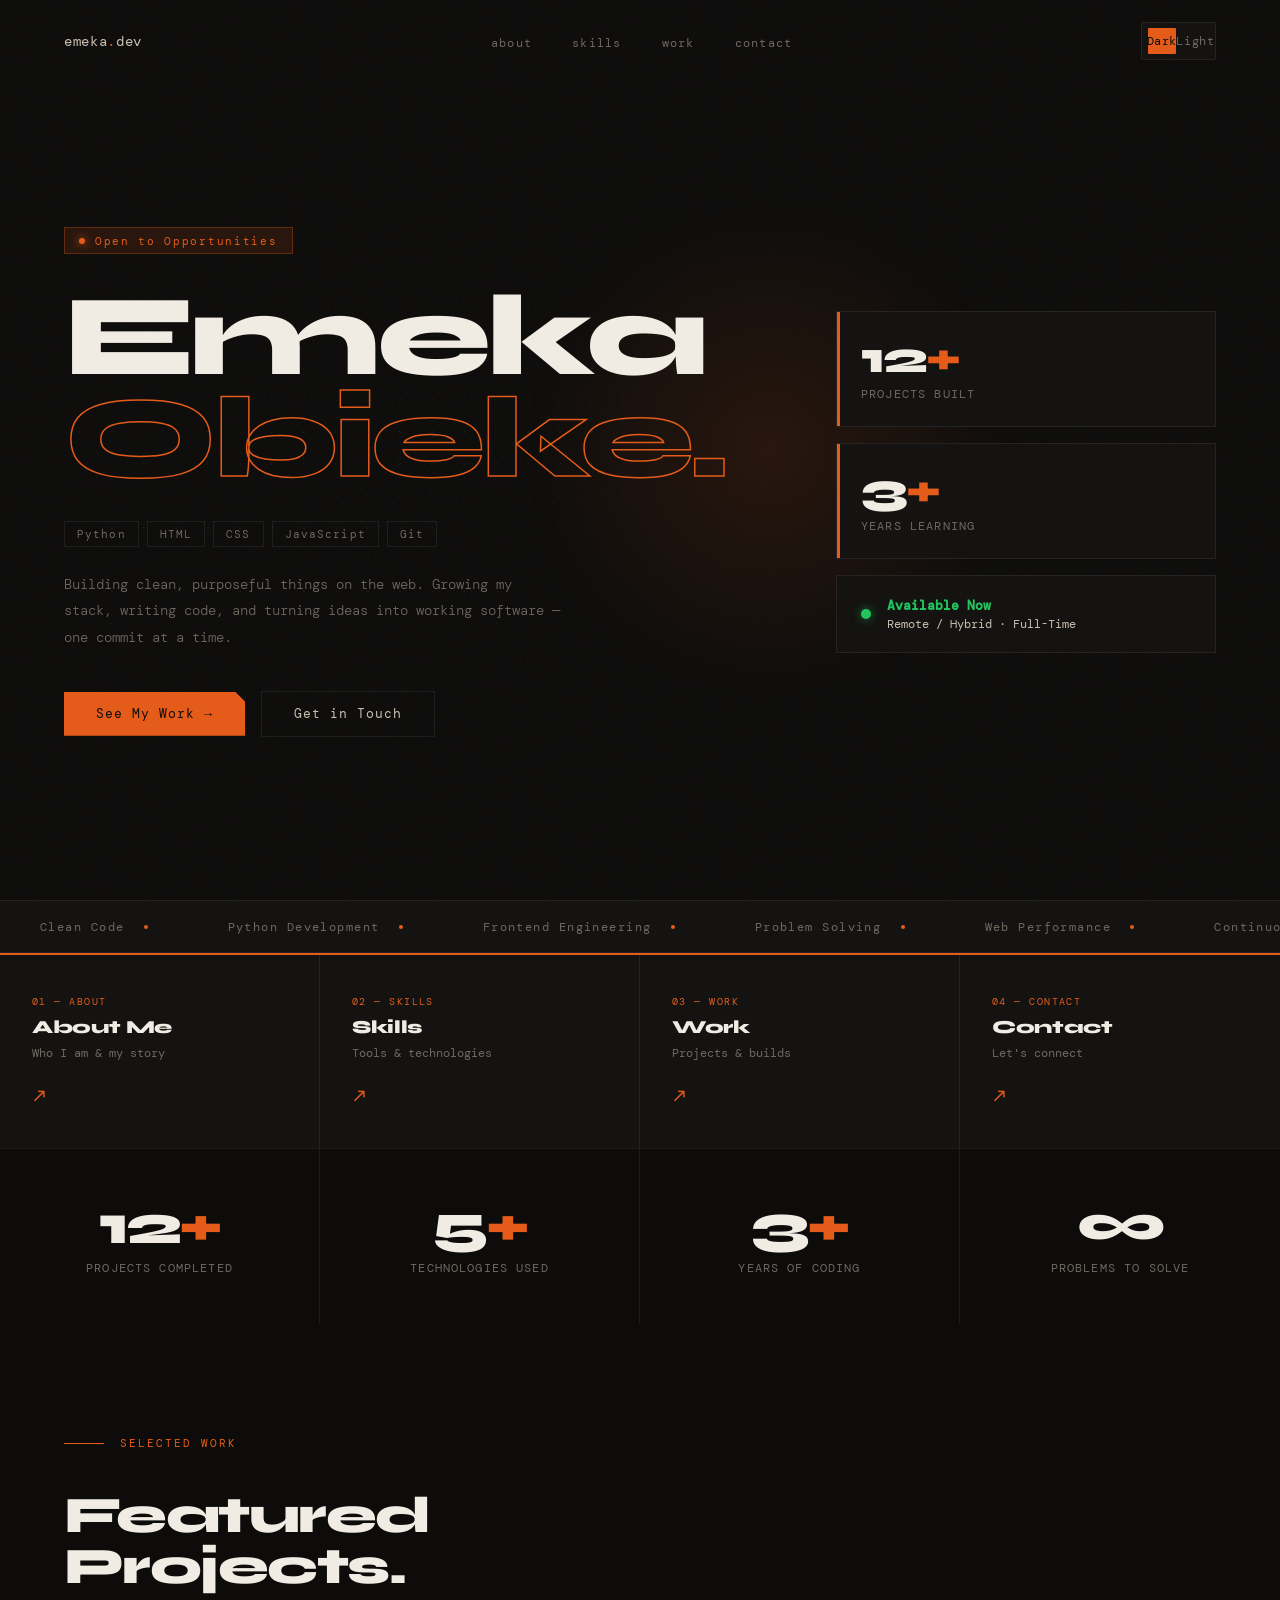
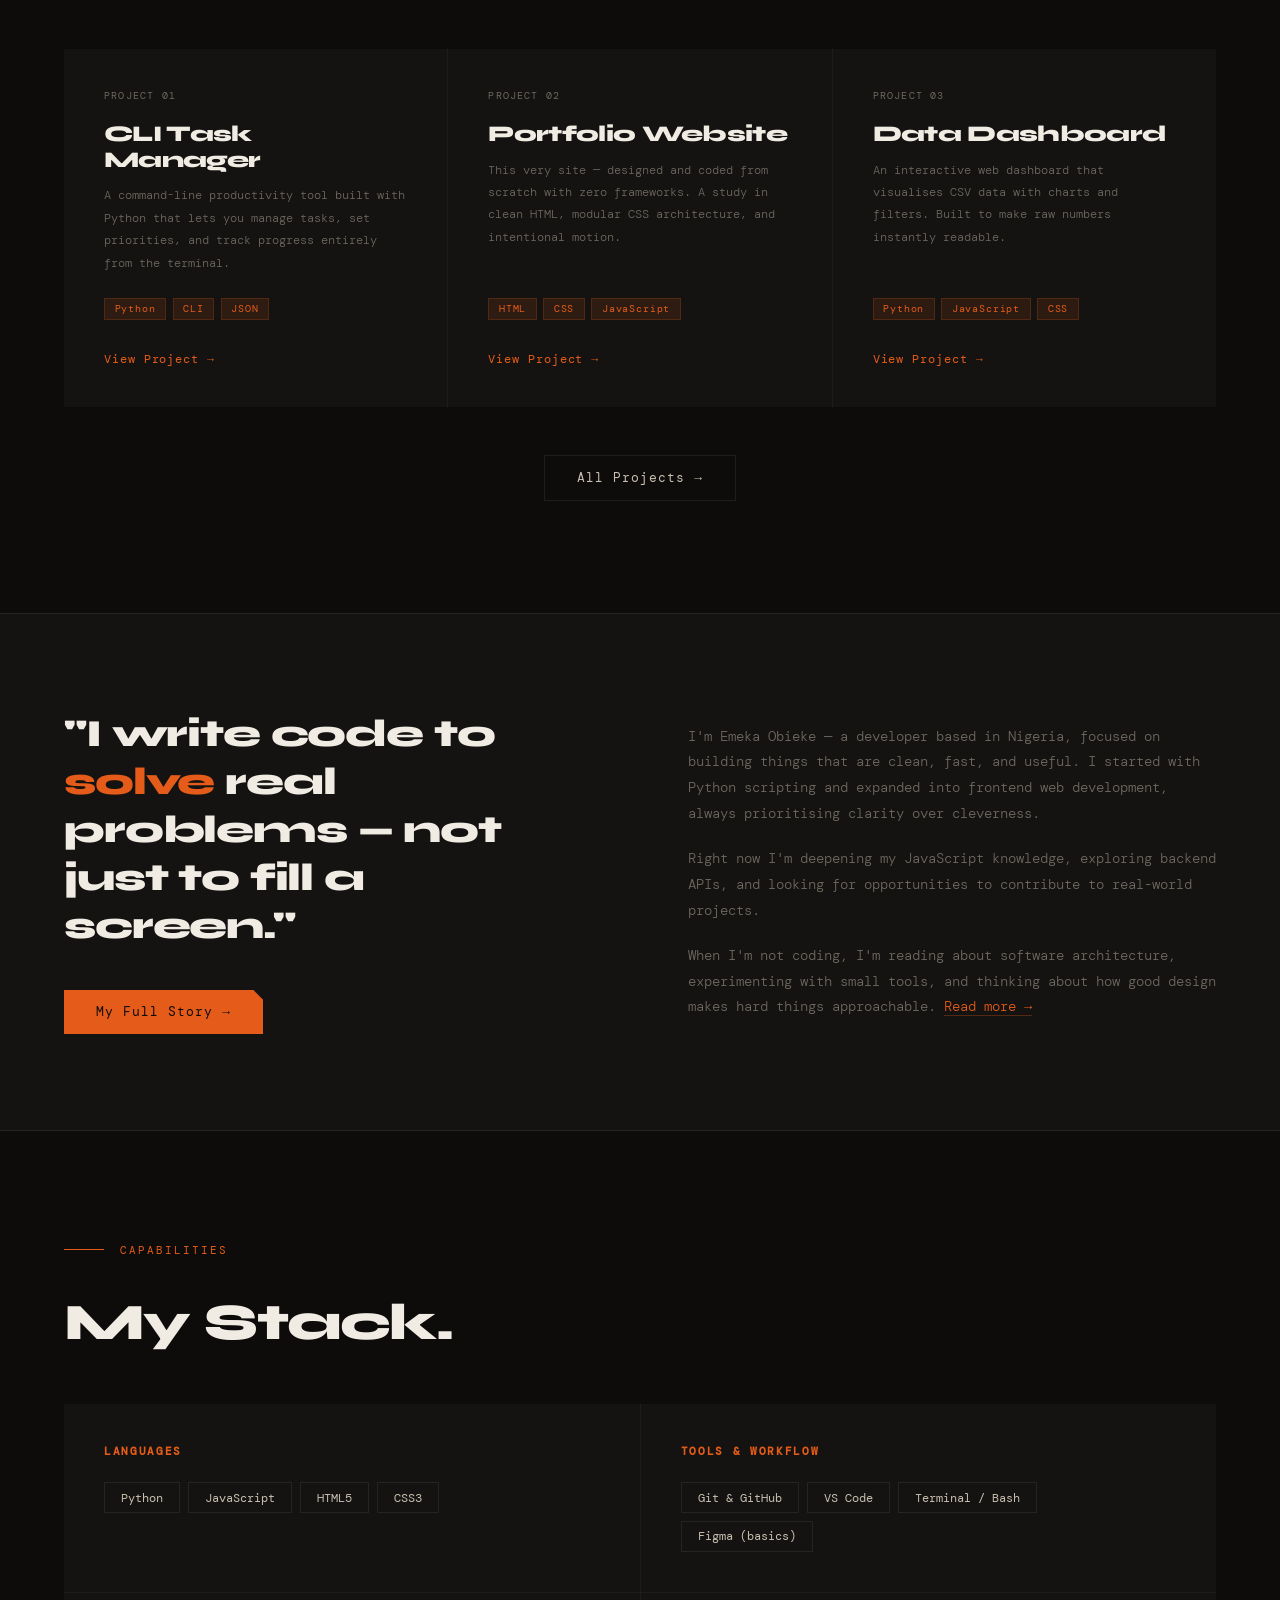
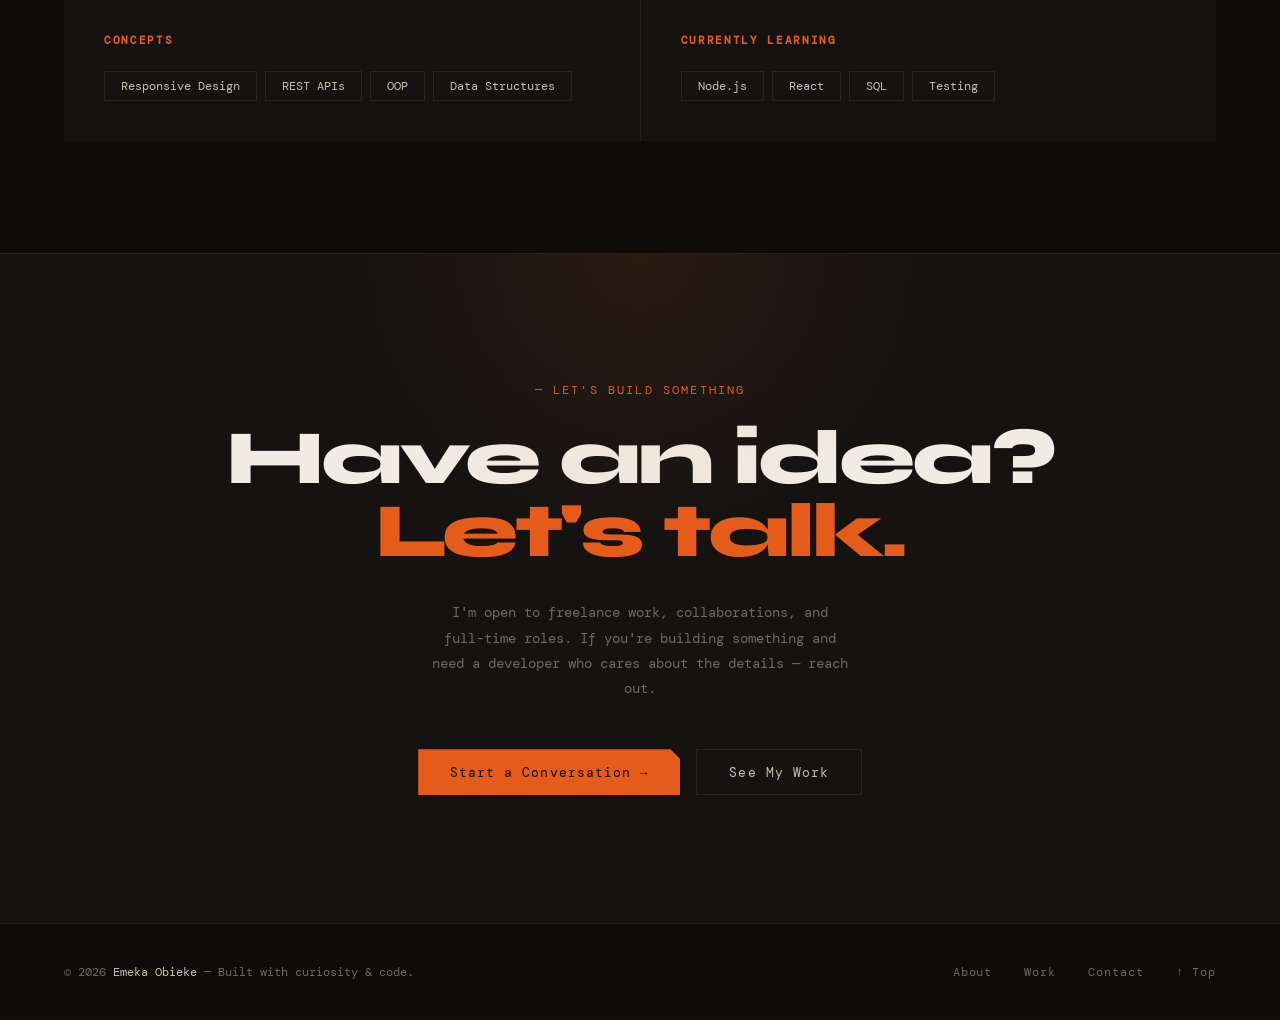
==== index.html @ f7766b67 "Add files via upload" ====
<!DOCTYPE html>
<html lang="en">
<head>
  <meta charset="UTF-8"/>
  <meta name="viewport" content="width=device-width, initial-scale=1.0"/>
  <title>Emeka Obieke — Developer</title>
  <link rel="preconnect" href="https://fonts.googleapis.com"/>
  <link rel="preconnect" href="https://fonts.gstatic.com" crossorigin/>
  <link href="https://fonts.googleapis.com/css2?family=Syne:wght@400;700;800&family=DM+Mono:ital,wght@0,300;0,400;1,300&display=swap" rel="stylesheet"/>
  <style>
    /* ─── Reset & Tokens ─── */
    *, *::before, *::after { box-sizing: border-box; margin: 0; padding: 0; }

    :root {
      --bg:       #0d0c0b;
      --surface:  #141311;
      --surface2: #1c1a17;
      --border:   rgba(255,255,255,0.07);
      --text:     #f0ebe3;
      --muted:    #6e6860;
      --hot:      #e55c1a;
      --hot-dim:  rgba(229,92,26,0.12);
      --hot-glow: rgba(229,92,26,0.35);
      --cream:    #c8bfb0;

      --font-head: 'Syne', sans-serif;
      --font-mono: 'DM Mono', monospace;

      --ease-out-expo: cubic-bezier(0.16, 1, 0.3, 1);
    }

    /* ─── Light mode ─── */
    html.light {
      --bg:       #f5f1eb;
      --surface:  #ede8e0;
      --surface2: #e3ddd4;
      --border:   rgba(44,36,22,0.1);
      --text:     #1a1714;
      --muted:    #7a7068;
      --hot:      #c94e10;
      --hot-dim:  rgba(201,78,16,0.1);
      --hot-glow: rgba(201,78,16,0.3);
      --cream:    #3a3530;
    }
    html.light body::before { opacity: 0.015; }
    html.light #hero::before {
      background-image: radial-gradient(circle, rgba(44,36,22,0.1) 1px, transparent 1px);
    }

    html { scroll-behavior: smooth; }

    body {
      background: var(--bg);
      color: var(--text);
      font-family: var(--font-head);
      -webkit-font-smoothing: antialiased;
      overflow-x: hidden;
    }

    a { color: inherit; text-decoration: none; }

    /* ─── Noise overlay ─── */
    body::before {
      content: '';
      position: fixed; inset: 0; z-index: 0; pointer-events: none;
      opacity: 0.03;
      background-image: url("data:image/svg+xml,%3Csvg viewBox='0 0 200 200' xmlns='http://www.w3.org/2000/svg'%3E%3Cfilter id='n'%3E%3CfeTurbulence type='fractalNoise' baseFrequency='0.9' numOctaves='4' stitchTiles='stitch'/%3E%3C/filter%3E%3Crect width='100%25' height='100%25' filter='url(%23n)'/%3E%3C/svg%3E");
      background-size: 200px 200px;
    }

    /* ─── Nav ─── */
    #nav {
      position: fixed; top: 0; left: 0; right: 0; z-index: 100;
      display: flex; align-items: center; justify-content: space-between;
      padding: 1.4rem 4rem;
      transition: background 0.4s, border-bottom 0.4s, backdrop-filter 0.4s;
    }
    #nav.scrolled {
      background: rgba(13,12,11,0.82);
      backdrop-filter: blur(18px);
      border-bottom: 1px solid var(--border);
    }
    .nav-logo {
      font-family: var(--font-mono);
      font-size: 0.85rem;
      letter-spacing: 0.05em;
      color: var(--cream);
      transition: color 0.2s;
    }
    .nav-logo span { color: var(--hot); }
    .nav-logo:hover { color: var(--text); }

    .nav-links {
      display: flex; gap: 2.5rem; list-style: none;
    }
    .nav-links a {
      font-family: var(--font-mono);
      font-size: 0.78rem;
      letter-spacing: 0.1em;
      color: var(--muted);
      transition: color 0.2s;
      position: relative;
    }
    .nav-links a::after {
      content: '';
      position: absolute; bottom: -3px; left: 0; right: 0; height: 1px;
      background: var(--hot);
      transform: scaleX(0); transform-origin: right;
      transition: transform 0.3s var(--ease-out-expo);
    }
    .nav-links a:hover { color: var(--text); }
    .nav-links a:hover::after { transform: scaleX(1); transform-origin: left; }

    /* ─── Theme Toggle ─── */
    .theme-toggle {
      display: flex; align-items: center; gap: 0.35rem;
      padding: 0.3rem 0.35rem;
      border: 1px solid var(--border);
      background: var(--surface);
      cursor: pointer;
      border-radius: 2px;
      transition: border-color 0.2s;
      flex-shrink: 0;
    }
    .theme-toggle:hover { border-color: var(--hot); }
    .toggle-btn {
      display: flex; align-items: center; justify-content: center;
      width: 28px; height: 26px;
      font-size: 0.75rem;
      font-family: var(--font-mono);
      letter-spacing: 0.05em;
      color: var(--muted);
      border-radius: 1px;
      transition: background 0.2s, color 0.2s;
      user-select: none;
    }
    .toggle-btn.active {
      background: var(--hot);
      color: var(--bg);
    }

    /* ─── Buttons ─── */
    .btn-primary {
      display: inline-flex; align-items: center; gap: 0.5rem;
      padding: 0.85rem 2rem;
      background: var(--hot); color: var(--bg);
      font-family: var(--font-mono); font-size: 0.8rem; letter-spacing: 0.08em;
      font-weight: 400;
      border: none; cursor: pointer;
      transition: background 0.2s, transform 0.2s, box-shadow 0.2s;
      clip-path: polygon(0 0, calc(100% - 10px) 0, 100% 10px, 100% 100%, 0 100%);
    }
    .btn-primary:hover {
      background: #ff6b25;
      transform: translateY(-2px);
      box-shadow: 0 8px 28px var(--hot-glow);
    }
    .btn-outline {
      display: inline-flex; align-items: center; gap: 0.5rem;
      padding: 0.85rem 2rem;
      border: 1px solid var(--border); color: var(--cream);
      font-family: var(--font-mono); font-size: 0.8rem; letter-spacing: 0.08em;
      transition: border-color 0.2s, color 0.2s, transform 0.2s;
    }
    .btn-outline:hover {
      border-color: var(--hot);
      color: var(--hot);
      transform: translateY(-2px);
    }

    /* ─── Hero ─── */
    #hero {
      min-height: 100vh;
      display: grid; grid-template-columns: 1fr 380px;
      align-items: center;
      padding: 9rem 4rem 5rem;
      gap: 4rem;
      position: relative; overflow: hidden;
    }

    /* dot grid */
    #hero::before {
      content: '';
      position: absolute; inset: 0; pointer-events: none;
      background-image: radial-gradient(circle, rgba(255,255,255,0.07) 1px, transparent 1px);
      background-size: 32px 32px;
      mask-image: radial-gradient(ellipse 70% 80% at 30% 50%, black 0%, transparent 75%);
    }

    /* glowing orb */
    .hero-orb {
      position: absolute; right: 260px; top: 50%;
      transform: translateY(-50%);
      width: 500px; height: 500px;
      background: radial-gradient(circle, rgba(229,92,26,0.12) 0%, transparent 70%);
      pointer-events: none;
      animation: breathe 6s ease-in-out infinite;
    }

    .hero-content { position: relative; z-index: 1; }

    .hero-badge {
      display: inline-flex; align-items: center; gap: 0.6rem;
      padding: 0.35rem 0.9rem;
      border: 1px solid rgba(229,92,26,0.3);
      background: var(--hot-dim);
      font-family: var(--font-mono); font-size: 0.7rem; letter-spacing: 0.15em;
      color: var(--hot);
      margin-bottom: 2rem;
      opacity: 0; animation: fadeUp 0.7s 0.1s var(--ease-out-expo) forwards;
    }
    .hero-badge .dot {
      width: 6px; height: 6px; border-radius: 50%;
      background: var(--hot);
      box-shadow: 0 0 8px var(--hot);
      animation: blink 1.8s infinite;
    }

    h1.hero-name {
      font-family: var(--font-head);
      font-size: clamp(4rem, 9vw, 9.5rem);
      font-weight: 800; line-height: 0.88; letter-spacing: -0.04em;
      opacity: 0; animation: fadeUp 0.8s 0.25s var(--ease-out-expo) forwards;
    }
    h1.hero-name .line1 { display: block; color: var(--text); }
    h1.hero-name .line2 {
      display: block; color: transparent;
      -webkit-text-stroke: 1.5px var(--hot);
    }

    .hero-stack {
      margin-top: 2rem;
      display: flex; flex-wrap: wrap; gap: 0.5rem;
      opacity: 0; animation: fadeUp 0.7s 0.4s var(--ease-out-expo) forwards;
    }
    .stack-tag {
      font-family: var(--font-mono); font-size: 0.7rem; letter-spacing: 0.1em;
      padding: 0.3rem 0.75rem;
      border: 1px solid var(--border);
      color: var(--muted);
      transition: border-color 0.2s, color 0.2s;
    }
    .stack-tag:hover { border-color: var(--hot); color: var(--hot); }

    .hero-desc {
      margin-top: 1.5rem; max-width: 500px;
      font-family: var(--font-mono); font-size: 0.875rem;
      color: var(--muted); line-height: 1.9; font-weight: 300;
      opacity: 0; animation: fadeUp 0.7s 0.55s var(--ease-out-expo) forwards;
    }

    .hero-actions {
      margin-top: 2.5rem; display: flex; gap: 1rem; flex-wrap: wrap; align-items: center;
      opacity: 0; animation: fadeUp 0.7s 0.7s var(--ease-out-expo) forwards;
    }

    /* hero sidebar */
    .hero-side {
      position: relative; z-index: 1;
      display: flex; flex-direction: column; gap: 1rem;
      opacity: 0; animation: fadeUp 0.8s 0.9s var(--ease-out-expo) forwards;
    }
    .hero-stat-card {
      background: var(--surface); border: 1px solid var(--border);
      padding: 1.5rem; position: relative; overflow: hidden;
    }
    .hero-stat-card::before {
      content: ''; position: absolute; left: 0; top: 0; bottom: 0; width: 3px;
      background: var(--hot);
    }
    .stat-num {
      font-size: 2.8rem; font-weight: 800; letter-spacing: -0.04em;
      color: var(--text); line-height: 1;
    }
    .stat-num span { color: var(--hot); }
    .stat-label {
      font-family: var(--font-mono); font-size: 0.72rem;
      color: var(--muted); letter-spacing: 0.1em; margin-top: 0.4rem;
    }
    .hero-availability {
      background: var(--surface); border: 1px solid var(--border);
      padding: 1.2rem 1.5rem;
      display: flex; align-items: center; gap: 1rem;
    }
    .avail-dot {
      width: 10px; height: 10px; border-radius: 50%;
      background: #22c55e;
      box-shadow: 0 0 10px rgba(34,197,94,0.6);
      flex-shrink: 0;
      animation: blink 2s infinite;
    }
    .avail-text {
      font-family: var(--font-mono); font-size: 0.75rem;
      color: var(--cream); line-height: 1.5;
    }
    .avail-text strong { color: #22c55e; display: block; font-size: 0.8rem; }

    /* ─── Marquee ─── */
    .marquee-wrap {
      overflow: hidden; border-top: 1px solid var(--border); border-bottom: 1px solid var(--border);
      padding: 1.1rem 0;
      background: var(--surface);
    }
    .marquee-track {
      display: flex; gap: 0; width: max-content;
      animation: marquee 28s linear infinite;
    }
    .marquee-wrap:hover .marquee-track { animation-play-state: paused; }
    .marquee-item {
      display: flex; align-items: center; gap: 1.2rem;
      padding: 0 2.5rem;
      font-family: var(--font-mono); font-size: 0.75rem;
      letter-spacing: 0.12em; color: var(--muted);
      white-space: nowrap;
    }
    .marquee-item .dot { width: 4px; height: 4px; border-radius: 50%; background: var(--hot); }

    /* ─── Quick Nav ─── */
    .quick-nav {
      display: grid; grid-template-columns: repeat(4, 1fr);
      border-top: 2px solid var(--hot);
    }
    .qcard {
      background: var(--surface); padding: 2.5rem 2rem;
      border-right: 1px solid var(--border);
      position: relative; overflow: hidden;
      display: flex; flex-direction: column; gap: 0.5rem;
      transition: background 0.25s;
      cursor: pointer;
    }
    .qcard:last-child { border-right: none; }
    .qcard::after {
      content: '';
      position: absolute; bottom: 0; left: 0; right: 0; height: 2px;
      background: var(--hot);
      transform: scaleX(0); transform-origin: left;
      transition: transform 0.4s var(--ease-out-expo);
    }
    .qcard:hover { background: var(--surface2); }
    .qcard:hover::after { transform: scaleX(1); }
    .qcard-num { font-family: var(--font-mono); font-size: 0.6rem; color: var(--hot); letter-spacing: 0.15em; }
    .qcard-title { font-size: 1.15rem; font-weight: 800; letter-spacing: -0.02em; color: var(--text); }
    .qcard-sub { font-family: var(--font-mono); font-size: 0.72rem; color: var(--muted); }
    .qcard-arrow {
      margin-top: auto; padding-top: 1rem;
      font-size: 1.2rem; color: var(--hot);
      transition: transform 0.25s;
    }
    .qcard:hover .qcard-arrow { transform: translate(5px, -5px); }

    /* ─── Section base ─── */
    section { padding: 7rem 4rem; }
    .section-label {
      display: flex; align-items: center; gap: 1rem;
      font-family: var(--font-mono); font-size: 0.7rem;
      letter-spacing: 0.18em; color: var(--hot);
      margin-bottom: 2.5rem;
    }
    .section-label::before {
      content: ''; width: 2.5rem; height: 1px; background: var(--hot);
    }
    .section-title {
      font-size: clamp(2.2rem, 4vw, 3.5rem);
      font-weight: 800; letter-spacing: -0.03em; line-height: 1;
    }

    /* ─── Projects ─── */
    #projects { background: var(--bg); }
    .projects-grid {
      margin-top: 3.5rem;
      display: grid; grid-template-columns: repeat(3, 1fr); gap: 1px;
      background: var(--border);
    }
    .proj-card {
      background: var(--surface); padding: 2.5rem;
      position: relative; overflow: hidden;
      display: flex; flex-direction: column;
      transition: background 0.3s;
      group: true;
    }
    .proj-card:hover { background: var(--surface2); }
    .proj-card .proj-accent {
      position: absolute; top: 0; left: 0; right: 0; height: 2px;
      background: var(--hot); transform: scaleX(0); transform-origin: left;
      transition: transform 0.45s var(--ease-out-expo);
    }
    .proj-card:hover .proj-accent { transform: scaleX(1); }

    .proj-num { font-family: var(--font-mono); font-size: 0.62rem; color: var(--muted); letter-spacing: 0.12em; }
    .proj-title { margin-top: 1.2rem; font-size: 1.4rem; font-weight: 800; letter-spacing: -0.03em; line-height: 1.15; }
    .proj-desc { margin-top: 0.75rem; font-family: var(--font-mono); font-size: 0.78rem; color: var(--muted); line-height: 1.8; font-weight: 300; flex: 1; }
    .proj-tags { margin-top: 1.5rem; display: flex; flex-wrap: wrap; gap: 0.4rem; }
    .proj-tag {
      font-family: var(--font-mono); font-size: 0.65rem; letter-spacing: 0.08em;
      padding: 0.2rem 0.6rem;
      background: var(--hot-dim); color: var(--hot);
      border: 1px solid rgba(229,92,26,0.2);
    }
    .proj-footer { margin-top: 2rem; display: flex; justify-content: space-between; align-items: center; }
    .proj-link {
      font-family: var(--font-mono); font-size: 0.72rem; color: var(--hot);
      letter-spacing: 0.08em;
      display: flex; align-items: center; gap: 0.4rem;
      transition: gap 0.2s;
    }
    .proj-link:hover { gap: 0.8rem; }

    /* ─── About strip ─── */
    #about-strip {
      background: var(--surface);
      border-top: 1px solid var(--border);
      border-bottom: 1px solid var(--border);
      padding: 6rem 4rem;
    }
    .about-inner {
      display: grid; grid-template-columns: 1fr 1fr; gap: 6rem; align-items: center;
    }
    .about-left .big-quote {
      font-size: clamp(1.8rem, 3vw, 2.6rem);
      font-weight: 800; letter-spacing: -0.03em; line-height: 1.25;
      color: var(--text);
    }
    .about-left .big-quote em { color: var(--hot); font-style: normal; }
    .about-right { font-family: var(--font-mono); font-size: 0.85rem; color: var(--muted); line-height: 1.9; font-weight: 300; }
    .about-right p + p { margin-top: 1.2rem; }
    .about-right a { color: var(--hot); border-bottom: 1px solid rgba(229,92,26,0.3); transition: border-color 0.2s; }
    .about-right a:hover { border-color: var(--hot); }

    /* ─── Stats bar ─── */
    .stats-bar {
      display: grid; grid-template-columns: repeat(4, 1fr);
      border-top: 1px solid var(--border);
    }
    .stat-box {
      padding: 3rem 2.5rem; border-right: 1px solid var(--border);
      text-align: center;
      transition: background 0.2s;
    }
    .stat-box:last-child { border-right: none; }
    .stat-box:hover { background: var(--surface); }
    .stat-box .n { font-size: 3.5rem; font-weight: 800; letter-spacing: -0.05em; color: var(--text); line-height: 1; }
    .stat-box .n span { color: var(--hot); }
    .stat-box .l { font-family: var(--font-mono); font-size: 0.72rem; letter-spacing: 0.1em; color: var(--muted); margin-top: 0.5rem; }

    /* ─── Skills ─── */
    #skills { background: var(--bg); }
    .skills-wrap {
      margin-top: 3.5rem;
      display: grid; grid-template-columns: repeat(2, 1fr); gap: 1px;
      background: var(--border);
    }
    .skill-group { background: var(--surface); padding: 2.5rem; }
    .skill-group h3 {
      font-family: var(--font-mono); font-size: 0.7rem;
      letter-spacing: 0.15em; color: var(--hot); margin-bottom: 1.5rem;
    }
    .skill-list { display: flex; flex-wrap: wrap; gap: 0.5rem; }
    .skill-pill {
      font-family: var(--font-mono); font-size: 0.76rem;
      padding: 0.4rem 1rem; border: 1px solid var(--border);
      color: var(--cream);
      transition: border-color 0.2s, color 0.2s, background 0.2s;
    }
    .skill-pill:hover { border-color: var(--hot); color: var(--hot); background: var(--hot-dim); }

    /* ─── CTA ─── */
    #cta {
      text-align: center; padding: 8rem 4rem;
      position: relative; overflow: hidden;
      background: var(--surface);
      border-top: 1px solid var(--border);
    }
    #cta::before {
      content: '';
      position: absolute; left: 50%; top: 0; transform: translateX(-50%);
      width: 600px; height: 300px;
      background: radial-gradient(ellipse at top, rgba(229,92,26,0.1) 0%, transparent 70%);
      pointer-events: none;
    }
    #cta .cta-sub {
      font-family: var(--font-mono); font-size: 0.75rem; letter-spacing: 0.18em;
      color: var(--hot); margin-bottom: 1.5rem;
    }
    #cta h2 {
      font-size: clamp(2.5rem, 6vw, 5rem);
      font-weight: 800; letter-spacing: -0.04em; line-height: 0.95;
      margin-bottom: 2rem;
    }
    #cta h2 span { color: var(--hot); }
    #cta p {
      font-family: var(--font-mono); font-size: 0.875rem;
      color: var(--muted); max-width: 420px; margin: 0 auto 3rem; line-height: 1.8;
    }
    .cta-actions { display: flex; gap: 1rem; justify-content: center; flex-wrap: wrap; }

    /* ─── Footer ─── */
    footer {
      padding: 2.5rem 4rem;
      border-top: 1px solid var(--border);
      display: flex; justify-content: space-between; align-items: center;
      background: var(--bg);
    }
    .footer-text {
      font-family: var(--font-mono); font-size: 0.75rem; color: var(--muted);
    }
    .footer-text span { color: var(--cream); }
    .footer-links { display: flex; gap: 2rem; }
    .footer-links a {
      font-family: var(--font-mono); font-size: 0.75rem; color: var(--muted);
      letter-spacing: 0.08em; transition: color 0.2s;
    }
    .footer-links a:hover { color: var(--hot); }

    /* ─── Scroll reveal ─── */
    .reveal {
      opacity: 0; transform: translateY(30px);
      transition: opacity 0.7s var(--ease-out-expo), transform 0.7s var(--ease-out-expo);
    }
    .reveal.visible { opacity: 1; transform: none; }
    .reveal-delay-1 { transition-delay: 0.1s; }
    .reveal-delay-2 { transition-delay: 0.2s; }
    .reveal-delay-3 { transition-delay: 0.3s; }
    .reveal-delay-4 { transition-delay: 0.4s; }

    /* ─── Keyframes ─── */
    @keyframes fadeUp {
      from { opacity: 0; transform: translateY(22px); }
      to   { opacity: 1; transform: translateY(0); }
    }
    @keyframes breathe {
      0%,100% { transform: translateY(-50%) scale(1); opacity: 1; }
      50%      { transform: translateY(-50%) scale(1.12); opacity: 0.7; }
    }
    @keyframes blink {
      0%,100% { opacity: 1; } 50% { opacity: 0.25; }
    }
    @keyframes marquee {
      from { transform: translateX(0); }
      to   { transform: translateX(-50%); }
    }

    /* ─── Responsive ─── */
    @media (max-width: 1100px) {
      #hero { grid-template-columns: 1fr; padding-top: 8rem; }
      .hero-side { flex-direction: row; flex-wrap: wrap; }
      .hero-stat-card { flex: 1; min-width: 140px; }
      .hero-orb { display: none; }
    }
    @media (max-width: 900px) {
      #nav { padding: 1.2rem 1.8rem; }
      section, #about-strip, footer { padding-left: 1.8rem; padding-right: 1.8rem; }
      #hero { padding: 7rem 1.8rem 4rem; }
      .quick-nav { grid-template-columns: 1fr 1fr; }
      .about-inner { grid-template-columns: 1fr; gap: 3rem; }
      .stats-bar { grid-template-columns: 1fr 1fr; }
      .stats-bar .stat-box:nth-child(2) { border-right: none; }
      .projects-grid { grid-template-columns: 1fr; }
      .skills-wrap { grid-template-columns: 1fr; }
    }
    @media (max-width: 560px) {
      .quick-nav { grid-template-columns: 1fr; }
      .stats-bar { grid-template-columns: 1fr 1fr; }
      .nav-links { gap: 1.4rem; }
    }
  </style>
</head>
<body>

<!-- ── Nav ── -->
<nav id="nav">
  <a class="nav-logo" href="index.html">emeka<span>.</span>dev</a>
  <ul class="nav-links">
    <li><a href="pages/about.html">about</a></li>
    <li><a href="pages/skills.html">skills</a></li>
    <li><a href="pages/work.html">work</a></li>
    <li><a href="pages/contact.html">contact</a></li>
  </ul>
  <div class="theme-toggle" id="themeToggle" title="Toggle theme">
    <span class="toggle-btn active" id="btnDark">Dark</span>
    <span class="toggle-btn" id="btnLight">Light</span>
  </div>
</nav>

<!-- ── Hero ── -->
<section id="hero">
  <div class="hero-orb"></div>
  <div class="hero-content">
    <div class="hero-badge"><span class="dot"></span> Open to Opportunities</div>
    <h1 class="hero-name">
      <span class="line1">Emeka</span>
      <span class="line2">Obieke.</span>
    </h1>
    <div class="hero-stack">
      <span class="stack-tag">Python</span>
      <span class="stack-tag">HTML</span>
      <span class="stack-tag">CSS</span>
      <span class="stack-tag">JavaScript</span>
      <span class="stack-tag">Git</span>
    </div>
    <p class="hero-desc">
      Building clean, purposeful things on the web. Growing my stack, writing code, and turning ideas into working software — one commit at a time.
    </p>
    <div class="hero-actions">
      <a href="pages/work.html" class="btn-primary">See My Work →</a>
      <a href="pages/contact.html" class="btn-outline">Get in Touch</a>
    </div>
  </div>

  <div class="hero-side">
    <div class="hero-stat-card">
      <div class="stat-num">12<span>+</span></div>
      <div class="stat-label">PROJECTS BUILT</div>
    </div>
    <div class="hero-stat-card">
      <div class="stat-num">3<span>+</span></div>
      <div class="stat-label">YEARS LEARNING</div>
    </div>
    <div class="hero-availability">
      <span class="avail-dot"></span>
      <div class="avail-text">
        <strong>Available Now</strong>
        Remote / Hybrid · Full-Time
      </div>
    </div>
  </div>
</section>

<!-- ── Marquee ── -->
<div class="marquee-wrap">
  <div class="marquee-track">
    <!-- repeated twice for seamless loop -->
    <span class="marquee-item">Clean Code<span class="dot"></span></span>
    <span class="marquee-item">Python Development<span class="dot"></span></span>
    <span class="marquee-item">Frontend Engineering<span class="dot"></span></span>
    <span class="marquee-item">Problem Solving<span class="dot"></span></span>
    <span class="marquee-item">Web Performance<span class="dot"></span></span>
    <span class="marquee-item">Continuous Learning<span class="dot"></span></span>
    <span class="marquee-item">Open Source<span class="dot"></span></span>
    <span class="marquee-item">User-Centered Design<span class="dot"></span></span>
    <span class="marquee-item">Clean Code<span class="dot"></span></span>
    <span class="marquee-item">Python Development<span class="dot"></span></span>
    <span class="marquee-item">Frontend Engineering<span class="dot"></span></span>
    <span class="marquee-item">Problem Solving<span class="dot"></span></span>
    <span class="marquee-item">Web Performance<span class="dot"></span></span>
    <span class="marquee-item">Continuous Learning<span class="dot"></span></span>
    <span class="marquee-item">Open Source<span class="dot"></span></span>
    <span class="marquee-item">User-Centered Design<span class="dot"></span></span>
  </div>
</div>

<!-- ── Quick Nav ── -->
<div class="quick-nav">
  <a class="qcard" href="pages/about.html">
    <span class="qcard-num">01 — ABOUT</span>
    <span class="qcard-title">About Me</span>
    <span class="qcard-sub">Who I am &amp; my story</span>
    <span class="qcard-arrow">↗</span>
  </a>
  <a class="qcard" href="pages/skills.html">
    <span class="qcard-num">02 — SKILLS</span>
    <span class="qcard-title">Skills</span>
    <span class="qcard-sub">Tools &amp; technologies</span>
    <span class="qcard-arrow">↗</span>
  </a>
  <a class="qcard" href="pages/work.html">
    <span class="qcard-num">03 — WORK</span>
    <span class="qcard-title">Work</span>
    <span class="qcard-sub">Projects &amp; builds</span>
    <span class="qcard-arrow">↗</span>
  </a>
  <a class="qcard" href="pages/contact.html">
    <span class="qcard-num">04 — CONTACT</span>
    <span class="qcard-title">Contact</span>
    <span class="qcard-sub">Let's connect</span>
    <span class="qcard-arrow">↗</span>
  </a>
</div>

<!-- ── Stats Bar ── -->
<div class="stats-bar">
  <div class="stat-box reveal">
    <div class="n">12<span>+</span></div>
    <div class="l">PROJECTS COMPLETED</div>
  </div>
  <div class="stat-box reveal reveal-delay-1">
    <div class="n">5<span>+</span></div>
    <div class="l">TECHNOLOGIES USED</div>
  </div>
  <div class="stat-box reveal reveal-delay-2">
    <div class="n">3<span>+</span></div>
    <div class="l">YEARS OF CODING</div>
  </div>
  <div class="stat-box reveal reveal-delay-3">
    <div class="n">∞</div>
    <div class="l">PROBLEMS TO SOLVE</div>
  </div>
</div>

<!-- ── Featured Projects ── -->
<section id="projects">
  <div class="section-label">SELECTED WORK</div>
  <h2 class="section-title reveal">Featured<br/>Projects.</h2>
  <div class="projects-grid">

    <div class="proj-card reveal reveal-delay-1">
      <div class="proj-accent"></div>
      <span class="proj-num">PROJECT 01</span>
      <h3 class="proj-title">CLI Task Manager</h3>
      <p class="proj-desc">A command-line productivity tool built with Python that lets you manage tasks, set priorities, and track progress entirely from the terminal.</p>
      <div class="proj-tags">
        <span class="proj-tag">Python</span>
        <span class="proj-tag">CLI</span>
        <span class="proj-tag">JSON</span>
      </div>
      <div class="proj-footer">
        <a class="proj-link" href="pages/work.html">View Project →</a>
      </div>
    </div>

    <div class="proj-card reveal reveal-delay-2">
      <div class="proj-accent"></div>
      <span class="proj-num">PROJECT 02</span>
      <h3 class="proj-title">Portfolio Website</h3>
      <p class="proj-desc">This very site — designed and coded from scratch with zero frameworks. A study in clean HTML, modular CSS architecture, and intentional motion.</p>
      <div class="proj-tags">
        <span class="proj-tag">HTML</span>
        <span class="proj-tag">CSS</span>
        <span class="proj-tag">JavaScript</span>
      </div>
      <div class="proj-footer">
        <a class="proj-link" href="pages/work.html">View Project →</a>
      </div>
    </div>

    <div class="proj-card reveal reveal-delay-3">
      <div class="proj-accent"></div>
      <span class="proj-num">PROJECT 03</span>
      <h3 class="proj-title">Data Dashboard</h3>
      <p class="proj-desc">An interactive web dashboard that visualises CSV data with charts and filters. Built to make raw numbers instantly readable.</p>
      <div class="proj-tags">
        <span class="proj-tag">Python</span>
        <span class="proj-tag">JavaScript</span>
        <span class="proj-tag">CSS</span>
      </div>
      <div class="proj-footer">
        <a class="proj-link" href="pages/work.html">View Project →</a>
      </div>
    </div>

  </div>
  <div style="text-align:center; margin-top: 3rem;" class="reveal">
    <a href="pages/work.html" class="btn-outline">All Projects →</a>
  </div>
</section>

<!-- ── About Strip ── -->
<div id="about-strip">
  <div class="about-inner">
    <div class="about-left reveal">
      <p class="big-quote">
        "I write code to <em>solve</em> real problems — not just to fill a screen."
      </p>
      <div style="margin-top: 2.5rem;">
        <a href="pages/about.html" class="btn-primary">My Full Story →</a>
      </div>
    </div>
    <div class="about-right reveal reveal-delay-2">
      <p>I'm Emeka Obieke — a developer based in Nigeria, focused on building things that are clean, fast, and useful. I started with Python scripting and expanded into frontend web development, always prioritising clarity over cleverness.</p>
      <p>Right now I'm deepening my JavaScript knowledge, exploring backend APIs, and looking for opportunities to contribute to real-world projects.</p>
      <p>When I'm not coding, I'm reading about software architecture, experimenting with small tools, and thinking about how good design makes hard things approachable. <a href="pages/about.html">Read more →</a></p>
    </div>
  </div>
</div>

<!-- ── Skills ── -->
<section id="skills">
  <div class="section-label">CAPABILITIES</div>
  <h2 class="section-title reveal">My Stack.</h2>
  <div class="skills-wrap">
    <div class="skill-group reveal reveal-delay-1">
      <h3>LANGUAGES</h3>
      <div class="skill-list">
        <span class="skill-pill">Python</span>
        <span class="skill-pill">JavaScript</span>
        <span class="skill-pill">HTML5</span>
        <span class="skill-pill">CSS3</span>
      </div>
    </div>
    <div class="skill-group reveal reveal-delay-2">
      <h3>TOOLS &amp; WORKFLOW</h3>
      <div class="skill-list">
        <span class="skill-pill">Git &amp; GitHub</span>
        <span class="skill-pill">VS Code</span>
        <span class="skill-pill">Terminal / Bash</span>
        <span class="skill-pill">Figma (basics)</span>
      </div>
    </div>
    <div class="skill-group reveal reveal-delay-3">
      <h3>CONCEPTS</h3>
      <div class="skill-list">
        <span class="skill-pill">Responsive Design</span>
        <span class="skill-pill">REST APIs</span>
        <span class="skill-pill">OOP</span>
        <span class="skill-pill">Data Structures</span>
      </div>
    </div>
    <div class="skill-group reveal reveal-delay-4">
      <h3>CURRENTLY LEARNING</h3>
      <div class="skill-list">
        <span class="skill-pill">Node.js</span>
        <span class="skill-pill">React</span>
        <span class="skill-pill">SQL</span>
        <span class="skill-pill">Testing</span>
      </div>
    </div>
  </div>
</section>

<!-- ── CTA ── -->
<section id="cta">
  <div class="cta-sub reveal">— LET'S BUILD SOMETHING</div>
  <h2 class="reveal reveal-delay-1">Have an idea?<br/><span>Let's talk.</span></h2>
  <p class="reveal reveal-delay-2">I'm open to freelance work, collaborations, and full-time roles. If you're building something and need a developer who cares about the details — reach out.</p>
  <div class="cta-actions reveal reveal-delay-3">
    <a href="pages/contact.html" class="btn-primary">Start a Conversation →</a>
    <a href="pages/work.html" class="btn-outline">See My Work</a>
  </div>
</section>

<!-- ── Footer ── -->
<footer>
  <p class="footer-text">© 2026 <span>Emeka Obieke</span> — Built with curiosity &amp; code.</p>
  <div class="footer-links">
    <a href="pages/about.html">About</a>
    <a href="pages/work.html">Work</a>
    <a href="pages/contact.html">Contact</a>
    <a href="#" onclick="window.scrollTo({top:0,behavior:'smooth'});return false;">↑ Top</a>
  </div>
</footer>

<script>
  // Theme toggle
  const html = document.documentElement;
  const btnDark = document.getElementById('btnDark');
  const btnLight = document.getElementById('btnLight');

  function setTheme(theme) {
    if (theme === 'light') {
      html.classList.add('light');
      btnLight.classList.add('active');
      btnDark.classList.remove('active');
    } else {
      html.classList.remove('light');
      btnDark.classList.add('active');
      btnLight.classList.remove('active');
    }
    localStorage.setItem('theme', theme);
  }

  btnDark.addEventListener('click', () => setTheme('dark'));
  btnLight.addEventListener('click', () => setTheme('light'));

  // Restore saved preference
  const saved = localStorage.getItem('theme');
  if (saved === 'light') setTheme('light');

  // Nav scroll
  const nav = document.getElementById('nav');
  window.addEventListener('scroll', () => {
    nav.classList.toggle('scrolled', window.scrollY > 50);
  });

  // Scroll reveal
  const reveals = document.querySelectorAll('.reveal');
  const observer = new IntersectionObserver(
    (entries) => entries.forEach(e => { if (e.isIntersecting) { e.target.classList.add('visible'); observer.unobserve(e.target); } }),
    { threshold: 0.12, rootMargin: '0px 0px -40px 0px' }
  );
  reveals.forEach(el => observer.observe(el));
</script>
</body>
</html>
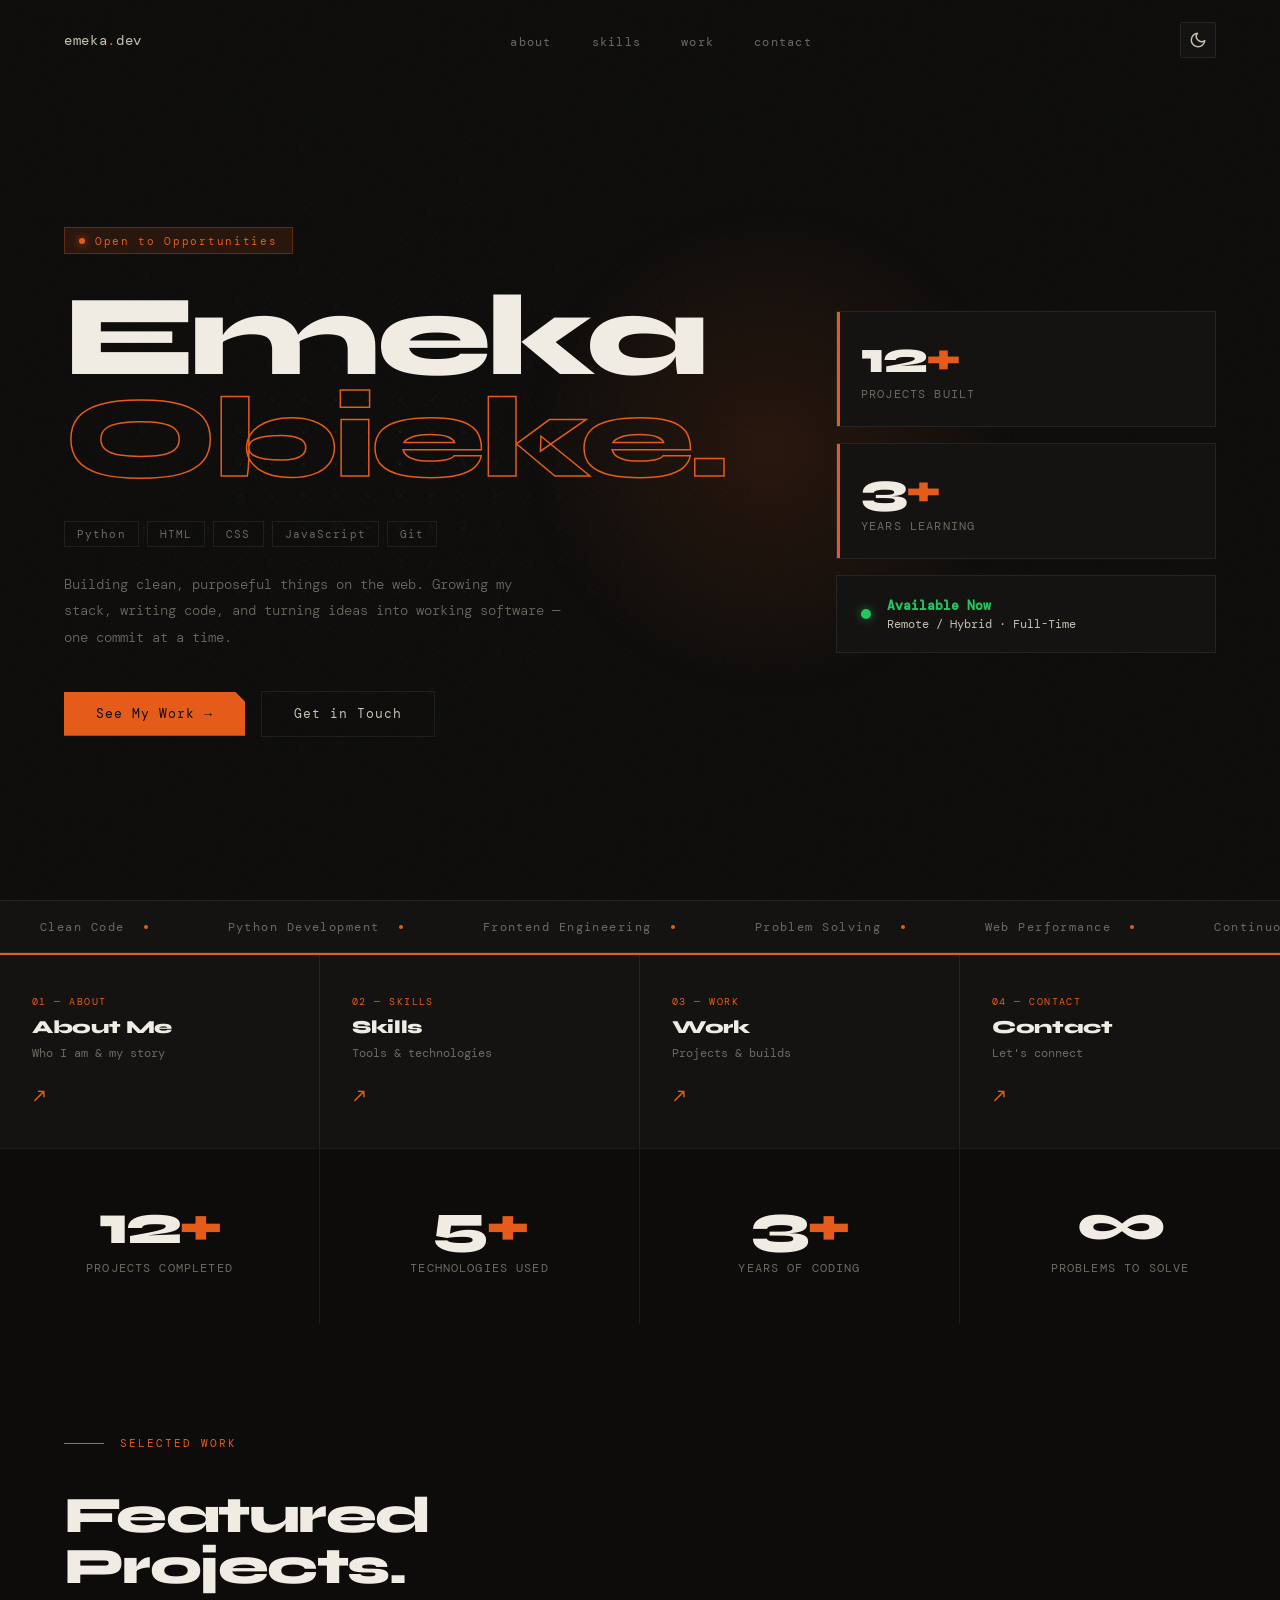
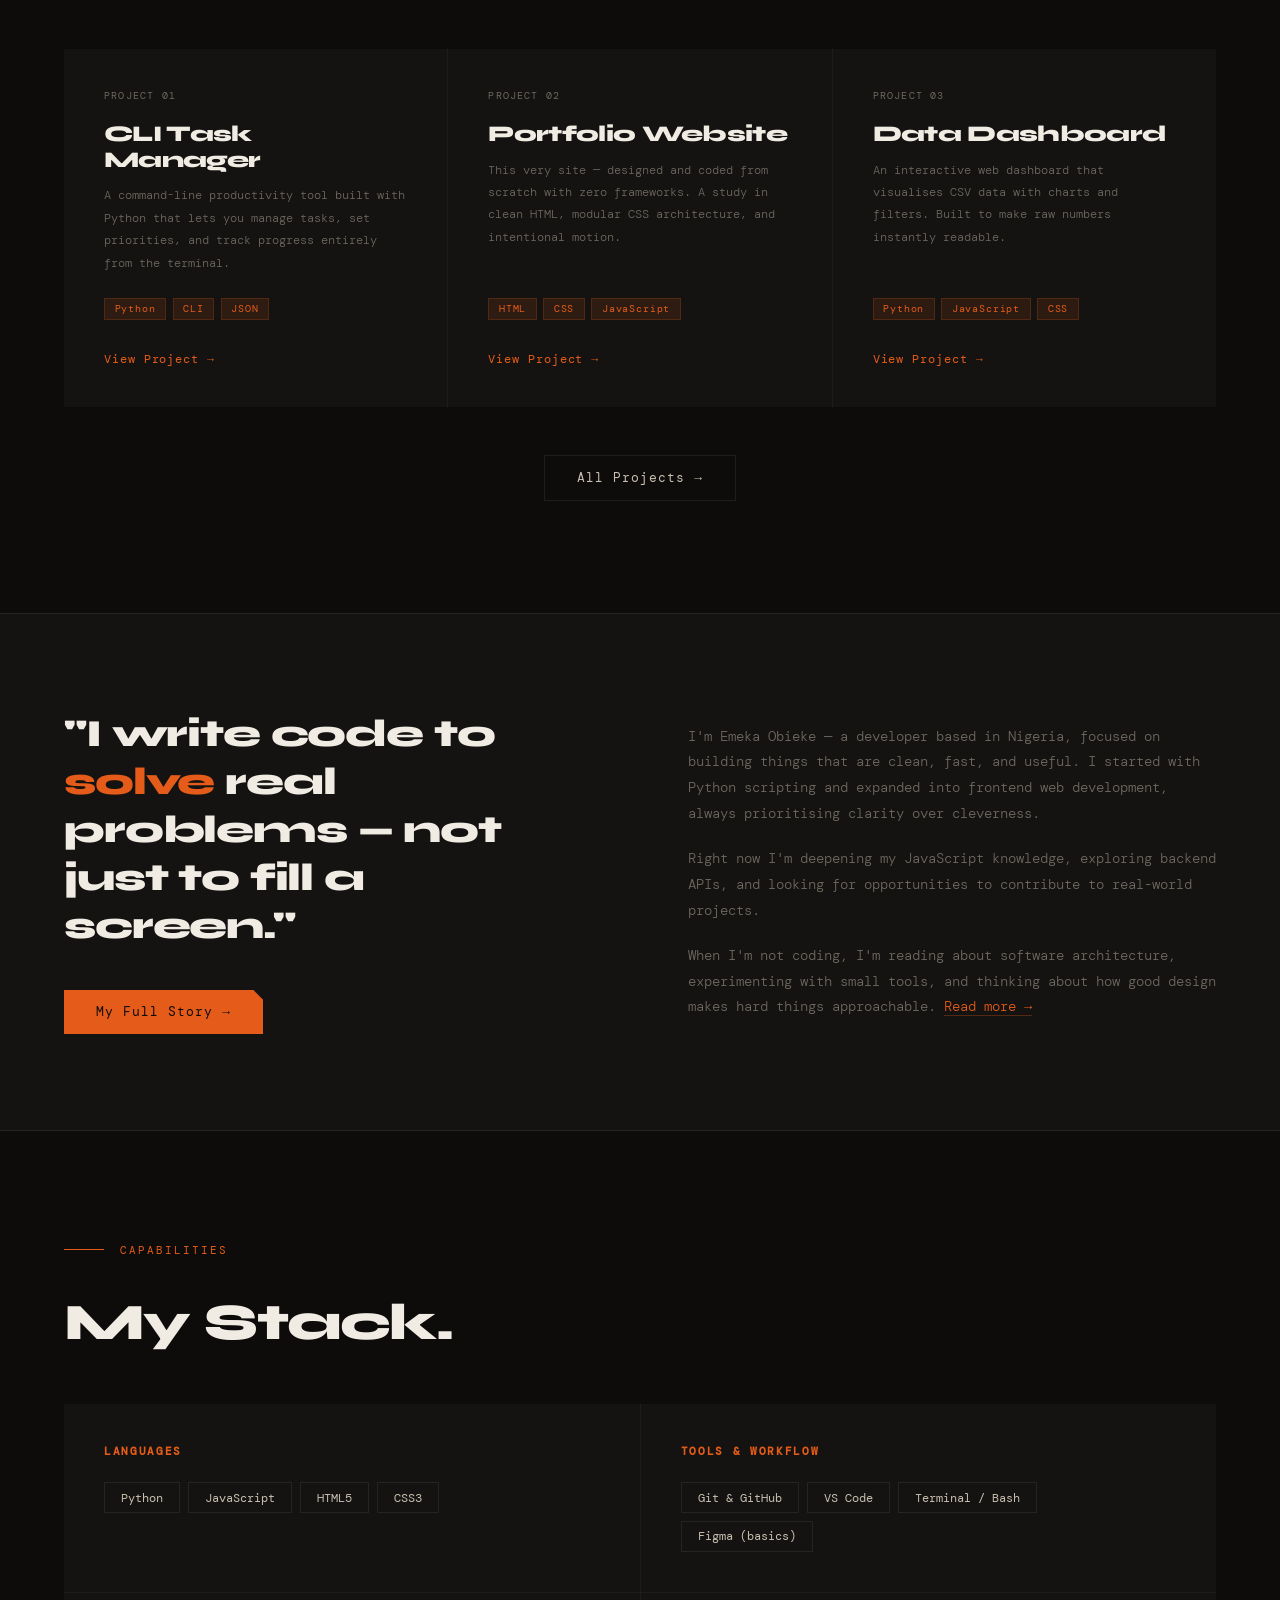
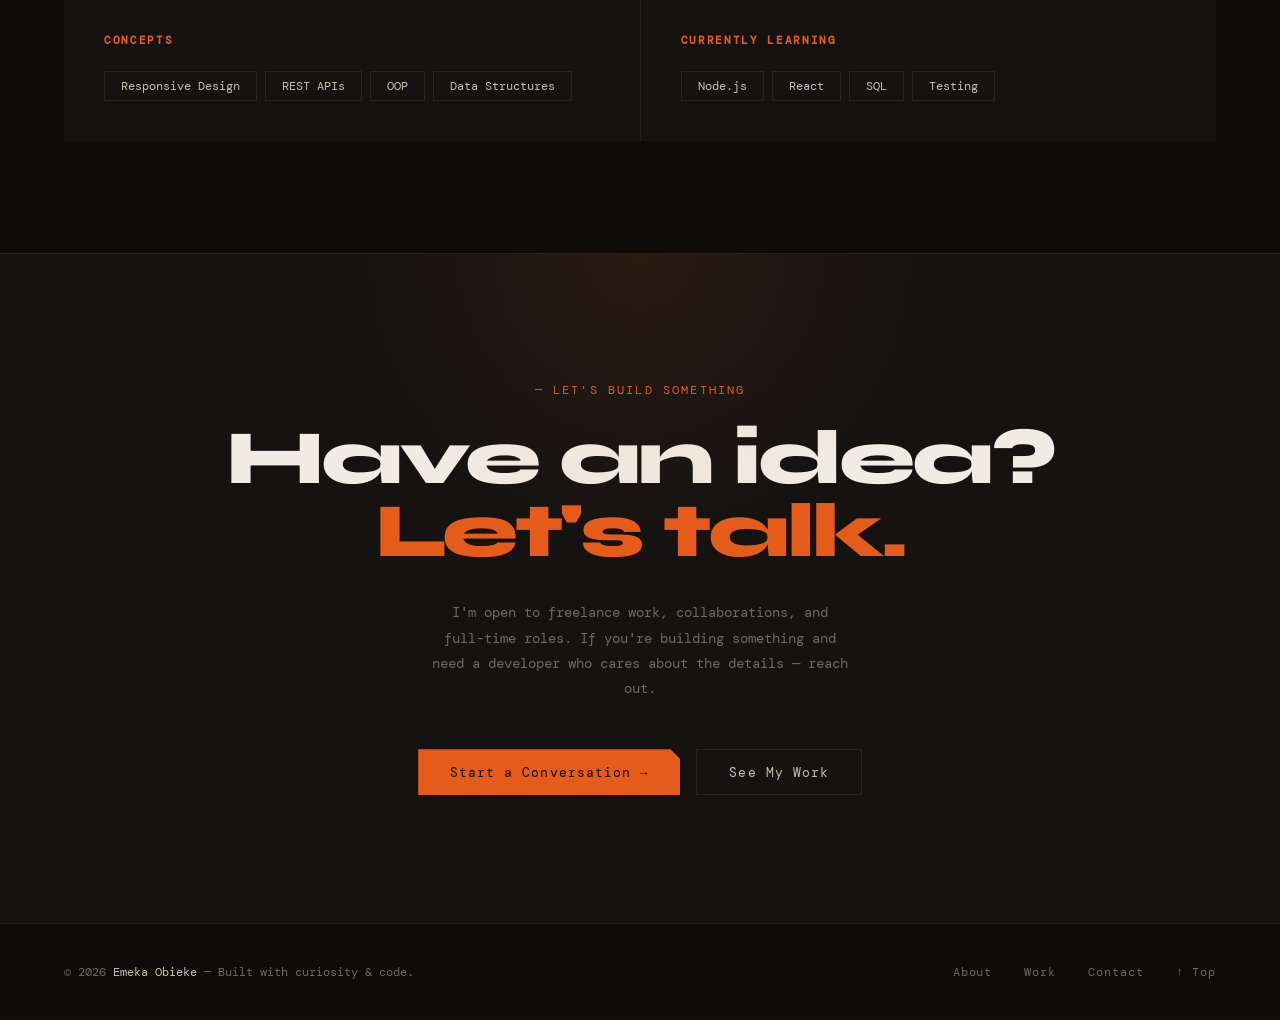
==== commit a62d6aff: "dark toggle" ====
--- a/index.html
+++ b/index.html
@@ -113,30 +113,20 @@
 
     /* ─── Theme Toggle ─── */
     .theme-toggle {
-      display: flex; align-items: center; gap: 0.35rem;
-      padding: 0.3rem 0.35rem;
+      display: flex; align-items: center; justify-content: center;
+      width: 36px; height: 36px;
       border: 1px solid var(--border);
       background: var(--surface);
       cursor: pointer;
+      color: var(--cream);
       border-radius: 2px;
-      transition: border-color 0.2s;
+      transition: border-color 0.2s, color 0.2s, transform 0.2s;
       flex-shrink: 0;
     }
-    .theme-toggle:hover { border-color: var(--hot); }
-    .toggle-btn {
-      display: flex; align-items: center; justify-content: center;
-      width: 28px; height: 26px;
-      font-size: 0.75rem;
-      font-family: var(--font-mono);
-      letter-spacing: 0.05em;
-      color: var(--muted);
-      border-radius: 1px;
-      transition: background 0.2s, color 0.2s;
-      user-select: none;
-    }
-    .toggle-btn.active {
-      background: var(--hot);
-      color: var(--bg);
+    .theme-toggle:hover {
+      border-color: var(--hot);
+      color: var(--hot);
+      transform: rotate(15deg);
     }
 
     /* ─── Buttons ─── */
@@ -575,10 +565,24 @@
     <li><a href="pages/work.html">work</a></li>
     <li><a href="pages/contact.html">contact</a></li>
   </ul>
-  <div class="theme-toggle" id="themeToggle" title="Toggle theme">
-    <span class="toggle-btn active" id="btnDark">Dark</span>
-    <span class="toggle-btn" id="btnLight">Light</span>
-  </div>
+  <button class="theme-toggle" id="themeToggle" title="Toggle theme">
+    <!-- Moon (shown in dark mode) -->
+    <svg id="iconMoon" width="18" height="18" viewBox="0 0 24 24" fill="none" stroke="currentColor" stroke-width="2" stroke-linecap="round" stroke-linejoin="round">
+      <path d="M21 12.79A9 9 0 1 1 11.21 3 7 7 0 0 0 21 12.79z"/>
+    </svg>
+    <!-- Sun (shown in light mode) -->
+    <svg id="iconSun" width="18" height="18" viewBox="0 0 24 24" fill="none" stroke="currentColor" stroke-width="2" stroke-linecap="round" stroke-linejoin="round" style="display:none">
+      <circle cx="12" cy="12" r="5"/>
+      <line x1="12" y1="1" x2="12" y2="3"/>
+      <line x1="12" y1="21" x2="12" y2="23"/>
+      <line x1="4.22" y1="4.22" x2="5.64" y2="5.64"/>
+      <line x1="18.36" y1="18.36" x2="19.78" y2="19.78"/>
+      <line x1="1" y1="12" x2="3" y2="12"/>
+      <line x1="21" y1="12" x2="23" y2="12"/>
+      <line x1="4.22" y1="19.78" x2="5.64" y2="18.36"/>
+      <line x1="18.36" y1="5.64" x2="19.78" y2="4.22"/>
+    </svg>
+  </button>
 </nav>
 
 <!-- ── Hero ── -->
@@ -841,24 +845,28 @@
 <script>
   // Theme toggle
   const html = document.documentElement;
-  const btnDark = document.getElementById('btnDark');
-  const btnLight = document.getElementById('btnLight');
+  const toggleBtn = document.getElementById('themeToggle');
+  const iconMoon = document.getElementById('iconMoon');
+  const iconSun  = document.getElementById('iconSun');
 
   function setTheme(theme) {
     if (theme === 'light') {
       html.classList.add('light');
-      btnLight.classList.add('active');
-      btnDark.classList.remove('active');
+      iconMoon.style.display = 'none';
+      iconSun.style.display  = 'block';
+      toggleBtn.title = 'Switch to dark mode';
     } else {
       html.classList.remove('light');
-      btnDark.classList.add('active');
-      btnLight.classList.remove('active');
+      iconMoon.style.display = 'block';
+      iconSun.style.display  = 'none';
+      toggleBtn.title = 'Switch to light mode';
     }
     localStorage.setItem('theme', theme);
   }
 
-  btnDark.addEventListener('click', () => setTheme('dark'));
-  btnLight.addEventListener('click', () => setTheme('light'));
+  toggleBtn.addEventListener('click', () => {
+    setTheme(html.classList.contains('light') ? 'dark' : 'light');
+  });
 
   // Restore saved preference
   const saved = localStorage.getItem('theme');
